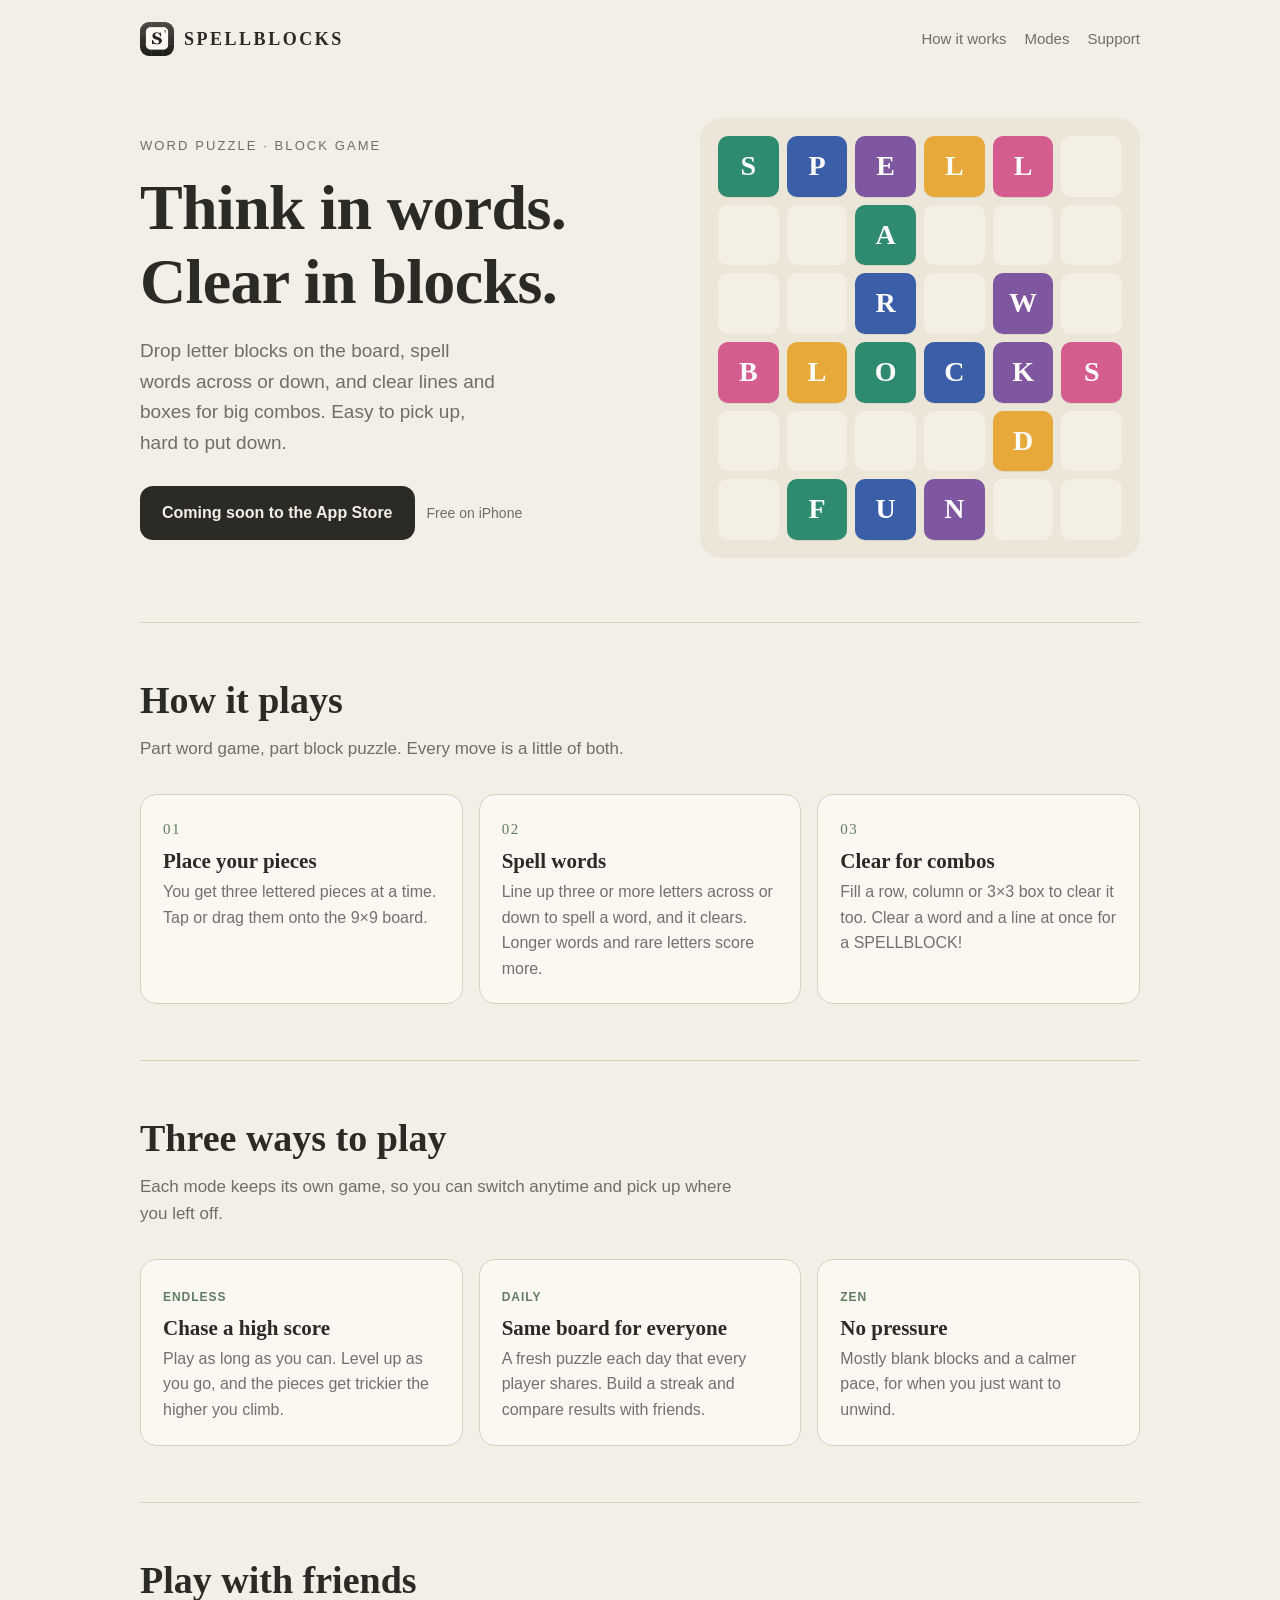
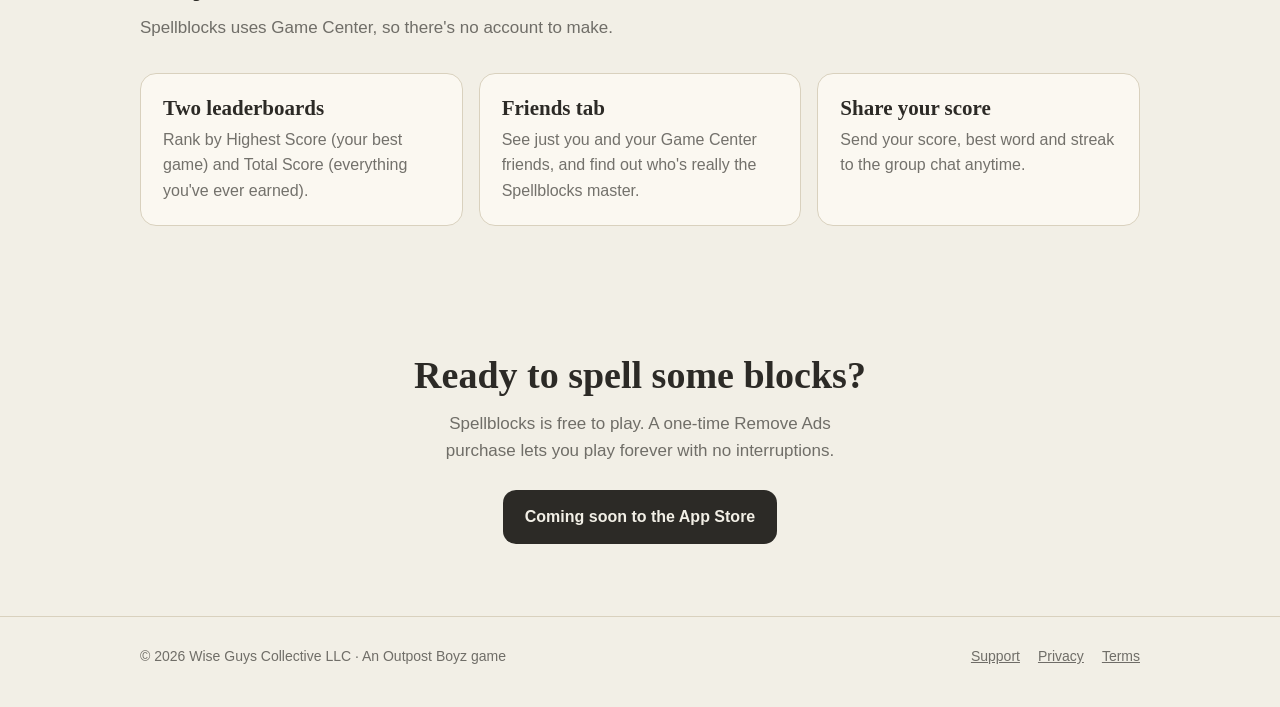
==== index.html @ eda9e36d "Add spellblocks.app website (home, privacy, support, terms)" ====
<!doctype html>
<html lang="en">
<head>
  <meta charset="utf-8">
  <meta name="viewport" content="width=device-width, initial-scale=1">
  <title>Spellblocks — Think in words. Clear in blocks.</title>
  <meta name="description" content="Spellblocks is a word puzzle block game for iPhone. Place letter blocks, spell words across or down, and clear lines and boxes for big combos.">
  <meta property="og:title" content="Spellblocks: Word Puzzle">
  <meta property="og:description" content="Think in words. Clear in blocks. A word puzzle block game for iPhone.">
  <meta property="og:image" content="https://spellblocks.app/icon-512.png">
  <meta property="og:url" content="https://spellblocks.app/">
  <link rel="icon" type="image/png" sizes="32x32" href="favicon-32.png">
  <link rel="apple-touch-icon" href="apple-touch-icon.png">
  <link rel="stylesheet" href="styles.css">
</head>
<body>
  <div class="wrap">
    <header class="nav">
      <a class="brand" href="./"><img src="icon-512.png" alt=""><span class="wordmark">SPELLBLOCKS</span></a>
      <nav class="nav-links">
        <a class="hide-sm" href="#how">How it works</a>
        <a class="hide-sm" href="#modes">Modes</a>
        <a href="support.html">Support</a>
      </nav>
    </header>

    <main>
      <div class="hero">
        <div>
          <p class="eyebrow">Word puzzle · Block game</p>
          <h1>Think in words.<br>Clear in blocks.</h1>
          <p class="lede">Drop letter blocks on the board, spell words across or down, and clear lines and boxes for big combos. Easy to pick up, hard to put down.</p>
          <div class="cta-row">
            <!-- When the app is live, change href to the App Store link and remove aria-disabled. -->
            <a class="btn" href="#" aria-disabled="true">Coming soon to the App Store</a>
            <span class="note">Free on iPhone</span>
          </div>
        </div>

        <div class="board" aria-hidden="true">
          <div class="tile t-emerald">S</div><div class="tile t-sapphire">P</div><div class="tile t-amethyst">E</div><div class="tile t-marigold">L</div><div class="tile t-candy">L</div><div class="cell"></div>
          <div class="cell"></div><div class="cell"></div><div class="tile t-emerald">A</div><div class="cell"></div><div class="cell"></div><div class="cell"></div>
          <div class="cell"></div><div class="cell"></div><div class="tile t-sapphire">R</div><div class="cell"></div><div class="tile t-amethyst">W</div><div class="cell"></div>
          <div class="tile t-candy">B</div><div class="tile t-marigold">L</div><div class="tile t-emerald">O</div><div class="tile t-sapphire">C</div><div class="tile t-amethyst">K</div><div class="tile t-candy">S</div>
          <div class="cell"></div><div class="cell"></div><div class="cell"></div><div class="cell"></div><div class="tile t-marigold">D</div><div class="cell"></div>
          <div class="cell"></div><div class="tile t-emerald">F</div><div class="tile t-sapphire">U</div><div class="tile t-amethyst">N</div><div class="cell"></div><div class="cell"></div>
        </div>
      </div>

      <section id="how">
        <div class="section-head">
          <h2>How it plays</h2>
          <p>Part word game, part block puzzle. Every move is a little of both.</p>
        </div>
        <div class="grid">
          <div class="card">
            <span class="step-num">01</span>
            <h3>Place your pieces</h3>
            <p>You get three lettered pieces at a time. Tap or drag them onto the 9×9 board.</p>
          </div>
          <div class="card">
            <span class="step-num">02</span>
            <h3>Spell words</h3>
            <p>Line up three or more letters across or down to spell a word, and it clears. Longer words and rare letters score more.</p>
          </div>
          <div class="card">
            <span class="step-num">03</span>
            <h3>Clear for combos</h3>
            <p>Fill a row, column or 3×3 box to clear it too. Clear a word and a line at once for a SPELLBLOCK!</p>
          </div>
        </div>
      </section>

      <section id="modes">
        <div class="section-head">
          <h2>Three ways to play</h2>
          <p>Each mode keeps its own game, so you can switch anytime and pick up where you left off.</p>
        </div>
        <div class="grid">
          <div class="card">
            <span class="chip">Endless</span>
            <h3>Chase a high score</h3>
            <p>Play as long as you can. Level up as you go, and the pieces get trickier the higher you climb.</p>
          </div>
          <div class="card">
            <span class="chip">Daily</span>
            <h3>Same board for everyone</h3>
            <p>A fresh puzzle each day that every player shares. Build a streak and compare results with friends.</p>
          </div>
          <div class="card">
            <span class="chip">Zen</span>
            <h3>No pressure</h3>
            <p>Mostly blank blocks and a calmer pace, for when you just want to unwind.</p>
          </div>
        </div>
      </section>

      <section>
        <div class="section-head">
          <h2>Play with friends</h2>
          <p>Spellblocks uses Game Center, so there's no account to make.</p>
        </div>
        <div class="grid">
          <div class="card">
            <h3>Two leaderboards</h3>
            <p>Rank by Highest Score (your best game) and Total Score (everything you've ever earned).</p>
          </div>
          <div class="card">
            <h3>Friends tab</h3>
            <p>See just you and your Game Center friends, and find out who's really the Spellblocks master.</p>
          </div>
          <div class="card">
            <h3>Share your score</h3>
            <p>Send your score, best word and streak to the group chat anytime.</p>
          </div>
        </div>
      </section>

      <div class="final">
        <h2>Ready to spell some blocks?</h2>
        <p>Spellblocks is free to play. A one-time Remove Ads purchase lets you play forever with no interruptions.</p>
        <div class="cta-row">
          <a class="btn" href="#" aria-disabled="true">Coming soon to the App Store</a>
        </div>
      </div>
    </main>
  </div>

  <footer>
    <div class="wrap foot">
      <span>© 2026 Wise Guys Collective LLC · An Outpost Boyz game</span>
      <nav>
        <a href="support.html">Support</a>
        <a href="privacy.html">Privacy</a>
        <a href="terms.html">Terms</a>
      </nav>
    </div>
  </footer>
</body>
</html>
---- styles.css ----
/* Spellblocks site — same warm-ivory + serif identity as the app. */
:root {
  --bg: #f2efe6;
  --surface: #fbf8f1;
  --sunk: #ece6d8;
  --fg: #2c2a26;
  --muted: rgba(44, 42, 38, 0.66);
  --line: #d9d1be;
  --sage: #7c9a7e;
  --sage-deep: #5f7d62;
  --emerald: #2e8b6f;
  --sapphire: #3a5fa8;
  --amethyst: #7e57a0;
  --marigold: #e8a93b;
  --candy: #d45c8e;
  --serif: ui-serif, "New York", "Iowan Old Style", Georgia, "Times New Roman", serif;
  --sans: -apple-system, BlinkMacSystemFont, "SF Pro Text", "Segoe UI", Roboto, Helvetica, Arial, sans-serif;
  --radius: 16px;
  --max: 1040px;
}

:root:not([data-theme="light"]) {
  color-scheme: light dark;
}
@media (prefers-color-scheme: dark) {
  :root:not([data-theme="light"]) {
    --bg: #1d1c19;
    --surface: #26241f;
    --sunk: #2f2c26;
    --fg: #f2efe6;
    --muted: rgba(242, 239, 230, 0.68);
    --line: #3d3930;
    --sage: #94b396;
    --sage-deep: #a9c4ab;
  }
}

* { box-sizing: border-box; }
html { -webkit-text-size-adjust: 100%; }
body {
  margin: 0;
  background: var(--bg);
  color: var(--fg);
  font-family: var(--sans);
  font-size: 17px;
  line-height: 1.6;
}
a { color: var(--sage-deep); }
a:hover { text-decoration-thickness: 2px; }
img { max-width: 100%; display: block; }

.wrap { max-width: var(--max); margin: 0 auto; padding: 0 20px; }

/* Nav */
.nav { display: flex; align-items: center; justify-content: space-between; padding: 22px 0; gap: 16px; }
.brand { display: flex; align-items: center; gap: 10px; color: var(--fg); text-decoration: none; }
.brand img { width: 34px; height: 34px; border-radius: 9px; }
.wordmark { font-family: var(--serif); font-weight: 600; letter-spacing: 0.14em; font-size: 18px; }
.nav-links { display: flex; gap: 18px; font-size: 15px; }
.nav-links a { color: var(--muted); text-decoration: none; }
.nav-links a:hover { color: var(--fg); }

/* Buttons */
.btn {
  display: inline-flex; align-items: center; gap: 8px;
  padding: 14px 22px; border-radius: 13px;
  background: var(--fg); color: var(--bg);
  font-weight: 600; text-decoration: none; font-size: 16px;
}
.btn.secondary { background: transparent; color: var(--fg); border: 1px solid var(--line); }
.btn[aria-disabled="true"] { cursor: default; }

/* Hero */
.hero { padding: 40px 0 64px; display: grid; grid-template-columns: 1.05fr 1fr; gap: 48px; align-items: center; }
.eyebrow { font-size: 13px; letter-spacing: 0.16em; text-transform: uppercase; color: var(--muted); margin: 0 0 14px; }
h1, h2, h3 { font-family: var(--serif); font-weight: 600; line-height: 1.15; margin: 0; }
h1 { font-size: clamp(40px, 6vw, 64px); letter-spacing: -0.01em; }
.lede { font-size: 19px; color: var(--muted); margin: 18px 0 28px; max-width: 34ch; }
.cta-row { display: flex; flex-wrap: wrap; gap: 12px; align-items: center; }
.note { font-size: 14px; color: var(--muted); }

/* Letter tiles, like the board */
.board {
  background: var(--sunk); border-radius: 22px; padding: 18px;
  display: grid; grid-template-columns: repeat(6, 1fr); gap: 8px;
  max-width: 440px; margin-left: auto; width: 100%;
}
.cell { aspect-ratio: 1; border-radius: 10px; background: var(--surface); opacity: 0.55; }
.tile {
  aspect-ratio: 1; border-radius: 10px; color: #fff;
  display: grid; place-items: center;
  font-family: var(--serif); font-weight: 600; font-size: clamp(18px, 3.2vw, 28px);
  box-shadow: 0 1px 0 rgba(0, 0, 0, 0.08);
}
.t-emerald { background: var(--emerald); }
.t-sapphire { background: var(--sapphire); }
.t-amethyst { background: var(--amethyst); }
.t-marigold { background: var(--marigold); }
.t-candy { background: var(--candy); }

/* Sections */
section { padding: 56px 0; border-top: 1px solid var(--line); }
.section-head { max-width: 620px; margin-bottom: 32px; }
.section-head p { color: var(--muted); margin: 12px 0 0; }
h2 { font-size: clamp(28px, 4vw, 38px); }
.grid { display: grid; grid-template-columns: repeat(3, 1fr); gap: 16px; }
.card { background: var(--surface); border: 1px solid var(--line); border-radius: var(--radius); padding: 22px; }
.card h3 { font-size: 21px; margin-bottom: 6px; }
.card p { margin: 0; color: var(--muted); font-size: 16px; }
.step-num { font-family: var(--serif); color: var(--sage-deep); font-size: 15px; letter-spacing: 0.1em; margin-bottom: 8px; display: block; }
.chip { display: inline-block; font-size: 12px; font-weight: 700; letter-spacing: 0.08em; text-transform: uppercase; color: var(--sage-deep); margin-bottom: 8px; }

.final { text-align: center; padding: 72px 0; }
.final p { color: var(--muted); margin: 12px auto 26px; max-width: 46ch; }
.final .cta-row { justify-content: center; }

/* Footer */
footer { border-top: 1px solid var(--line); padding: 28px 0 40px; font-size: 14px; color: var(--muted); }
.foot { display: flex; flex-wrap: wrap; justify-content: space-between; gap: 12px; }
.foot nav { display: flex; gap: 18px; }
.foot a { color: var(--muted); }

/* Document pages (privacy, support, terms) */
.doc { max-width: 720px; padding: 12px 0 64px; }
.doc .back { display: inline-block; margin-bottom: 18px; font-size: 15px; text-decoration: none; }
.doc h1 { font-size: clamp(34px, 5vw, 46px); margin-bottom: 6px; }
.doc .updated { color: var(--muted); font-size: 15px; margin: 0 0 28px; }
.doc h2 { font-size: 23px; margin: 34px 0 8px; }
.doc p, .doc li { color: var(--fg); }
.doc ul { padding-left: 22px; }
.doc li { margin-bottom: 6px; }
.faq h3 { font-size: 19px; margin: 26px 0 6px; }
.faq p { margin: 0; }
.callout { background: var(--surface); border: 1px solid var(--line); border-radius: var(--radius); padding: 18px 20px; margin: 8px 0 8px; }

@media (max-width: 820px) {
  .hero { grid-template-columns: 1fr; gap: 32px; padding-top: 16px; }
  .board { margin: 0 auto; }
  .grid { grid-template-columns: 1fr; }
  .nav-links { gap: 14px; font-size: 14px; }
  .nav-links .hide-sm { display: none; }
}
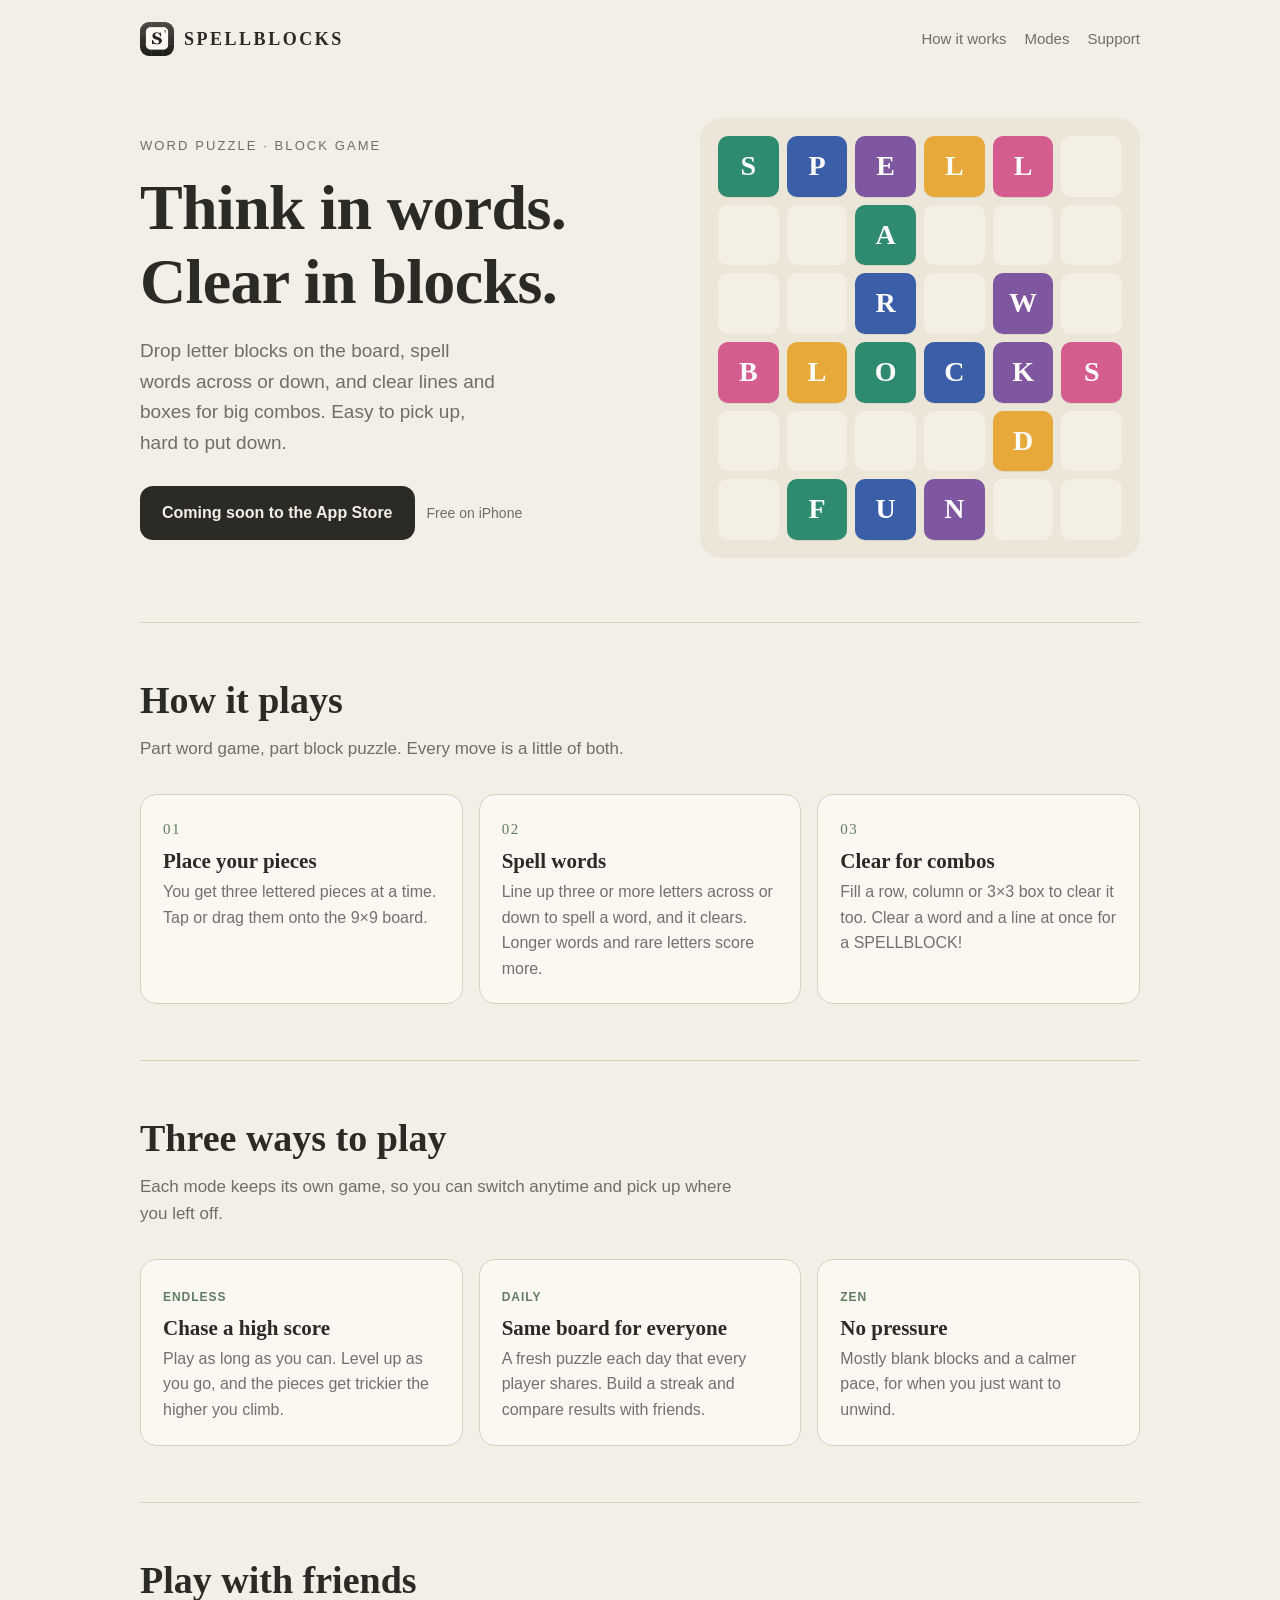
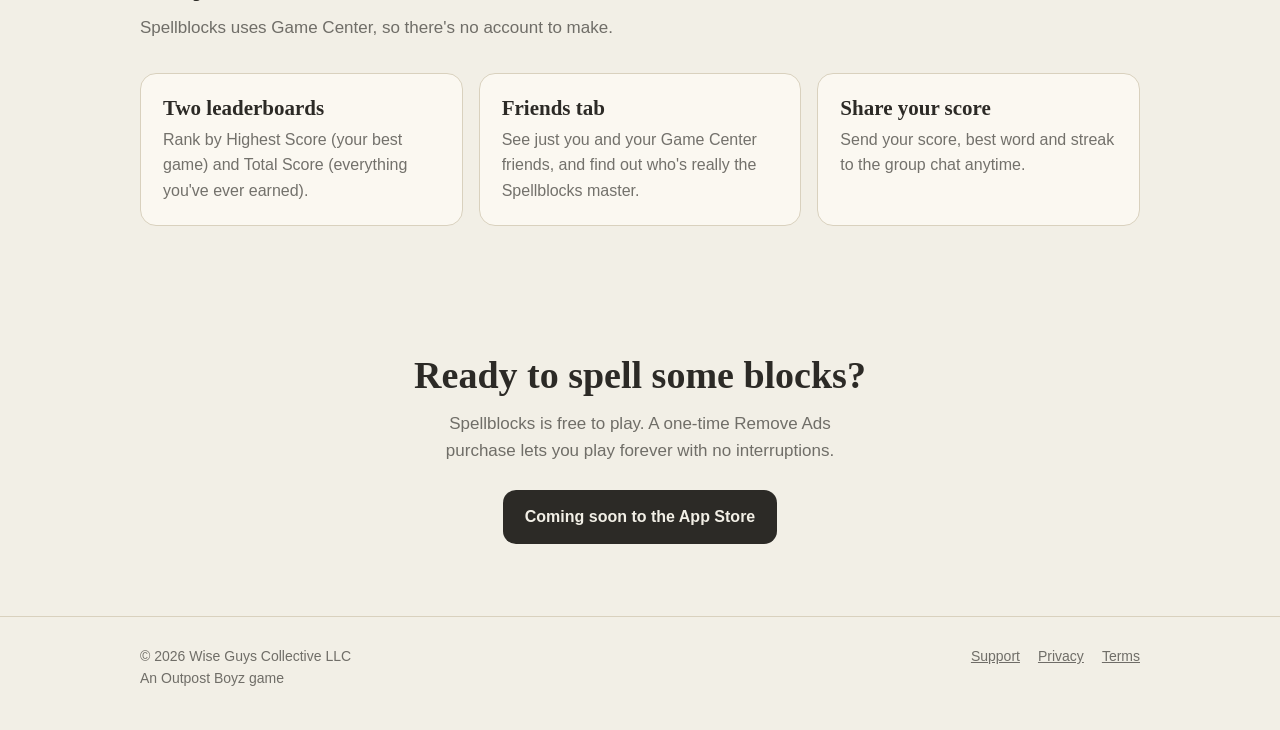
==== commit 2fe609ad: "Add files via upload" ====
--- a/index.html
+++ b/index.html
@@ -128,7 +128,7 @@
 
   <footer>
     <div class="wrap foot">
-      <span>© 2026 Wise Guys Collective LLC · An Outpost Boyz game</span>
+      <span>© 2026 Wise Guys Collective LLC<br>An Outpost Boyz game</span>
       <nav>
         <a href="support.html">Support</a>
         <a href="privacy.html">Privacy</a>
